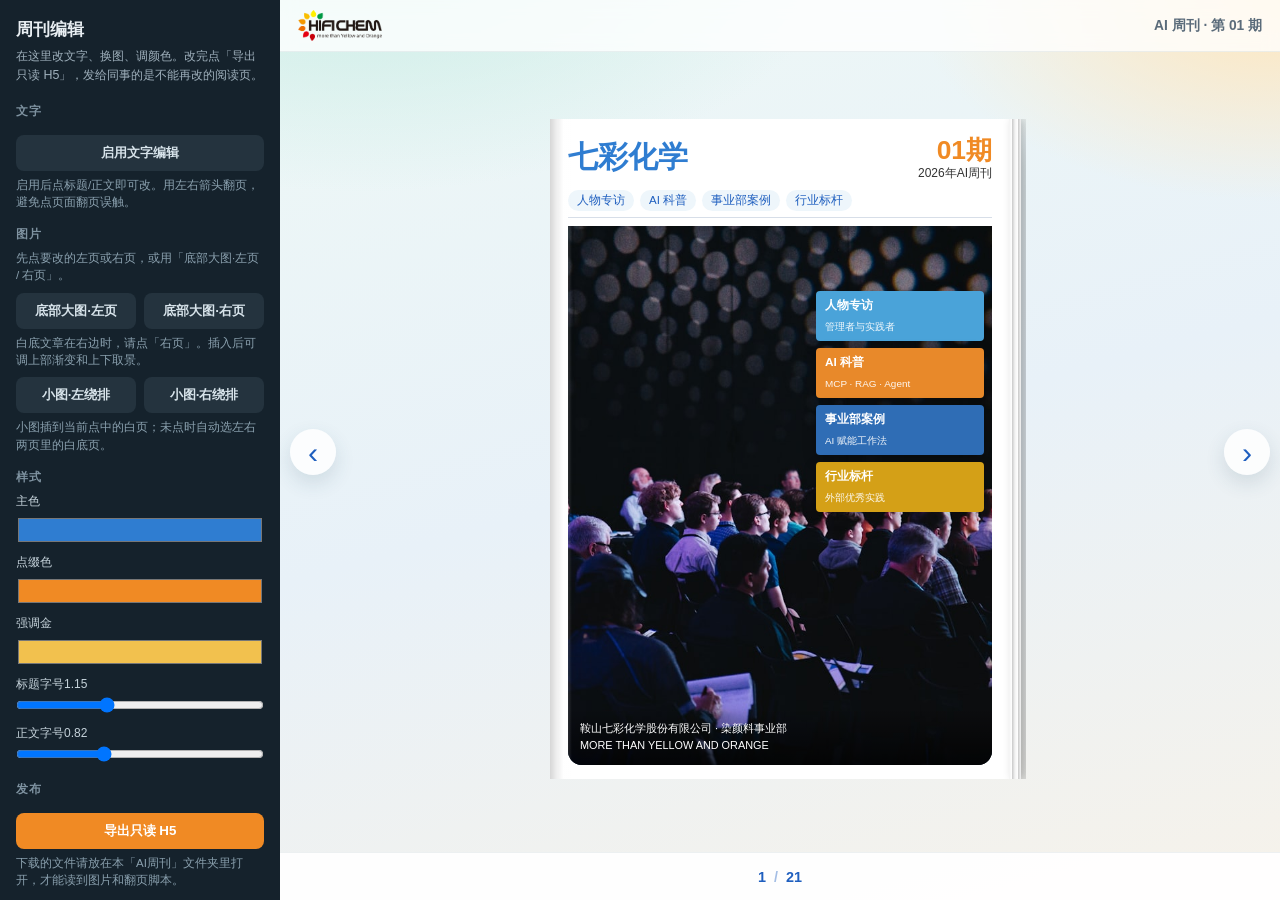
==== editor.html @ 2c2665e7 "Use system fonts, compress images, space footer nav." ====
<!DOCTYPE html>
<html lang="zh-CN">
<head>
  <meta charset="UTF-8" />
  <meta name="viewport" content="width=device-width, initial-scale=1.0" />
  <title>编辑 · AI周刊</title>
  <link rel="icon" href="./assets/share-cover.png" />
  <link rel="stylesheet" href="./css/styles.css?v=20260818u" />
  <link rel="stylesheet" href="./css/editor.css?v=20260818u" />
</head>
<body>
  <div class="ed-app">
    <aside class="ed-side">
      <h1>周刊编辑</h1>
      <p class="ed-lead">在这里改文字、换图、调颜色。改完点「导出只读 H5」，发给同事的是不能再改的阅读页。</p>

      <h2>文字</h2>
      <button type="button" class="ed-btn ghost" id="btnText">启用文字编辑</button>
      <p class="ed-hint">启用后点标题/正文即可改。用左右箭头翻页，避免点页面翻页误触。</p>

      <h2>图片</h2>
      <p class="ed-hint" id="targetHint">先点书里要改的那一页（左页或右页都可以）。</p>
      <div class="ed-split">
        <button type="button" class="ed-btn ghost" id="btnBannerL">底部大图·左页</button>
        <button type="button" class="ed-btn ghost" id="btnBannerR">底部大图·右页</button>
      </div>
      <p class="ed-hint">白底文章在右边时，请点「右页」。插入后可调上部渐变和上下取景。</p>
      <div class="ed-split">
        <button type="button" class="ed-btn ghost" id="btnInsetL">小图·左绕排</button>
        <button type="button" class="ed-btn ghost" id="btnInsetR">小图·右绕排</button>
      </div>
      <p class="ed-hint">小图插到当前点中的白页；未点时自动选左右两页里的白底页。</p>
      <input id="imgFile" type="file" accept="image/*" hidden />

      <div id="mediaTools" class="ed-media" hidden>
        <h2>选中的图</h2>
        <button type="button" class="ed-btn ghost" id="btnReplaceSel">替换这张图</button>
        <label class="ed-row" id="fadeRow"><span>上部渐变</span><span id="fadeVal">28</span></label>
        <input id="fadeSize" type="range" min="0" max="100" value="28" />
        <p class="ed-hint" id="fadeHint">0 无渐变，100 铺满整张图。白色从顶部淡入照片。</p>
        <label class="ed-row"><span>上下取景</span><span id="posVal">50</span></label>
        <input id="posY" type="range" min="0" max="100" value="50" />
        <p class="ed-hint">长图只显示一部分时：0 看顶部，50 看中间，100 看底部。</p>
      </div>

      <h2>样式</h2>
      <label>主色</label>
      <input id="colorBlue" type="color" value="#2f7dd1" />
      <label>点缀色</label>
      <input id="colorOrange" type="color" value="#f08a24" />
      <label>强调金</label>
      <input id="colorGold" type="color" value="#f2c14e" />
      <label class="ed-row"><span>标题字号</span><span id="sizeTitleVal">1.15</span></label>
      <input id="sizeTitle" type="range" min="0.9" max="1.6" step="0.05" value="1.15" />
      <label class="ed-row"><span>正文字号</span><span id="sizeBodyVal">0.82</span></label>
      <input id="sizeBody" type="range" min="0.7" max="1.05" step="0.02" value="0.82" />

      <h2>发布</h2>
      <button type="button" class="ed-btn gold" id="btnExport">导出只读 H5</button>
      <p class="ed-hint">下载的文件请放在本「AI周刊」文件夹里打开，才能读到图片和翻页脚本。</p>
      <a class="ed-link" href="./index.html">打开读者预览（不可编辑）</a>
    </aside>
    <div class="ed-main" id="editorStage"></div>
  </div>
  <div class="ed-toast" id="edToast"></div>

  <script src="./js/page-flip.browser.js"></script>
  <script src="./js/editor.js?v=20260818u"></script>
</body>
</html>
---- css/styles.css ----
:root {
  --blue: #2f7dd1;
  --blue-deep: #1f5fbf;
  --orange: #f08a24;
  --gold: #f2c14e;
  --ink: #1a2b3c;
  --muted: #5a6b7a;
  --title-size: 1.15rem;
  --body-size: 0.82rem;
  --body: "PingFang SC", "Hiragino Sans GB", "Microsoft YaHei UI", "Microsoft YaHei", sans-serif;
  --serif: "Songti SC", "STSong", "SimSun", "Noto Serif SC", serif;
}

* { box-sizing: border-box; margin: 0; padding: 0; }
html, body {
  height: 100%;
  width: 100%;
  overflow: hidden;
  overscroll-behavior: none;
}

body {
  font-family: var(--body);
  color: var(--ink);
  background: #e7f3f1;
  position: fixed;
  inset: 0;
}

.viewer {
  height: 100%;
  width: 100%;
  display: grid;
  grid-template-rows: 52px minmax(0, 1fr) 48px;
  grid-template-areas:
    "top"
    "stage"
    "bottom";
  position: relative;
  overflow: hidden;
  background:
    radial-gradient(900px 480px at 8% -8%, #c5ebe3 0%, transparent 55%),
    radial-gradient(760px 420px at 100% 0%, #ffe6bc 0%, transparent 48%),
    linear-gradient(165deg, #eef8f6, #e8f1f8 50%, #f6f2ea);
}

.viewer-top {
  grid-area: top;
  z-index: 30;
  display: flex;
  align-items: center;
  justify-content: space-between;
  gap: 10px;
  min-width: 0;
  overflow: hidden;
  padding: 0 18px;
  background: rgba(255, 255, 255, 0.78);
  border-bottom: 1px solid rgba(30, 80, 90, 0.08);
  backdrop-filter: blur(8px);
}
.viewer-logo { height: 32px; width: auto; max-width: min(170px, 46vw); object-fit: contain; flex: 0 1 auto; }
.viewer-brand {
  font-size: 0.86rem;
  color: var(--muted);
  font-weight: 600;
  white-space: nowrap;
  overflow: hidden;
  text-overflow: ellipsis;
  flex: 0 1 auto;
  min-width: 0;
}

.nav-arrow {
  grid-area: stage;
  justify-self: start;
  align-self: center;
  position: relative;
  z-index: 40;
  width: 46px;
  height: 46px;
  border: none;
  border-radius: 50%;
  background: rgba(255, 255, 255, 0.85);
  color: var(--blue-deep);
  font-size: 1.9rem;
  cursor: pointer;
  box-shadow: 0 8px 20px rgba(40, 80, 100, 0.14);
  display: flex;
  align-items: center;
  justify-content: center;
  -webkit-tap-highlight-color: transparent;
  touch-action: manipulation;
}
.nav-arrow:hover { color: var(--orange); background: #fff; }
.nav-prev { margin-left: 10px; justify-self: start; }
.nav-next { margin-right: 10px; justify-self: end; }

.stage {
  grid-area: stage;
  min-height: 0;
  min-width: 0;
  display: grid;
  place-items: center;
  padding: 12px 60px 18px;
  overflow: hidden;
  touch-action: pan-y;
}

/* —— 书本 —— */
.book-shell {
  position: relative;
  display: inline-block;
  margin: 0 auto;
  overflow: visible;
}

/* 裁切层：只控制宽度/位移，不设高度；封面/封底时由 JS 加 overflow:hidden */
.book-viewport {
  width: min(920px, calc(100vw - 120px));
  position: relative;
}

#book {
  width: 100%;
  height: 100%;
  box-shadow: none;
  background: transparent;
  position: relative;
  touch-action: none;
}

.stf__wrapper {
  position: relative !important;
  width: 100% !important;
  height: 100% !important;
}

.stf__block {
  position: absolute !important;
  width: 100% !important;
  height: 100% !important;
  background: transparent !important;
}

.stf__item {
  background-color: #fff;
  border: 0;
  outline: 0;
}

/*
 * 书页切口：白/浅灰细线叠纸，对齐参考月刊
 * --edge-w 由 JS 按已翻/未翻页数写入
 */
.book-edge {
  --edge-w: 0px;
  position: absolute;
  z-index: 12;
  pointer-events: none;
  opacity: 0;
  transition:
    width 0.28s ease,
    height 0.28s ease,
    opacity 0.18s ease;
  background-image: repeating-linear-gradient(
    90deg,
    #fff 0px,
    #f3f3f3 0.6px,
    #c8c8c8 1.2px
  );
}

.book-edge.is-on {
  opacity: 1;
}

.book-edge--right {
  top: 0;
  bottom: 0;
  width: var(--edge-w);
  /* JS 会按书页右缘贴紧；默认先贴壳 */
  right: -1px;
  left: auto;
  transform: translateX(100%);
  border-radius: 0 1px 0 0;
  box-shadow: 3px 0 10px rgba(0, 0, 0, 0.18);
}

.book-edge--left {
  top: 0;
  bottom: 0;
  width: var(--edge-w);
  left: 1px;
  right: auto;
  transform: translateX(-100%);
  border-radius: 1px 0 0 0;
  background-image: repeating-linear-gradient(
    90deg,
    #fff 0px,
    #f3f3f3 0.6px,
    #c8c8c8 1.2px
  );
  box-shadow: -3px 0 10px rgba(0, 0, 0, 0.16);
}

/* 封面/封底底边切口：合上的书块 */
.book-edge--bottom {
  left: 0;
  right: -1px;
  height: var(--edge-w);
  bottom: 1px;
  width: auto;
  transform: translateY(100%);
  border-radius: 0 0 2px 1px;
  background-image: repeating-linear-gradient(
    180deg,
    #fff 0px,
    #f3f3f3 0.6px,
    #c8c8c8 1.2px
  );
  box-shadow: 2px 4px 12px rgba(0, 0, 0, 0.16);
}

/* 封面左侧书脊折痕（合上时贴在封面纸上） */
.book-spine-cover {
  position: absolute;
  left: 0;
  top: 0;
  bottom: 0;
  width: 22px;
  z-index: 16;
  pointer-events: none;
  opacity: 0;
  background: linear-gradient(
    90deg,
    rgba(0, 0, 0, 0.16) 0%,
    rgba(0, 0, 0, 0.07) 28%,
    rgba(255, 255, 255, 0.28) 62%,
    transparent 100%
  );
}

.book-shell.mode-cover .book-spine-cover {
  opacity: 1;
}

.book-shell.mode-cover {
  width: min(460px, calc((100vw - 120px) / 2));
  background: #fff;
  /* 裁掉封面左侧假空白页，右侧留出书边 */
  clip-path: inset(0 -16px 0 0);
  box-shadow: none;
  filter: drop-shadow(8px 16px 24px rgba(0, 0, 0, 0.22));
}

.book-shell.mode-back {
  width: min(460px, calc((100vw - 120px) / 2));
  background: #fff;
  clip-path: inset(0 0 0 -16px);
  box-shadow: none;
  filter: drop-shadow(-8px 16px 24px rgba(0, 0, 0, 0.22));
}

.book-shell.mode-spread {
  width: min(920px, calc(100vw - 120px));
  background: #fff;
  clip-path: none;
  filter: none;
  box-shadow: 0 18px 40px rgba(0, 0, 0, 0.2);
}

/* 旧中缝叠层：翻页时会停在原地，改成画在每页上的折痕 */
.book-gutter {
  display: none;
}

/* 折痕画在纸面上，随 page-flip 一起转 */
.page::before {
  content: "";
  position: absolute;
  top: 0;
  bottom: 0;
  width: 42px;
  z-index: 2;
  pointer-events: none;
}

/* 左页：中缝在右 */
.page:nth-child(even)::before {
  right: 0;
  background: linear-gradient(
    90deg,
    rgba(12, 18, 28, 0) 0%,
    rgba(12, 18, 28, 0.035) 58%,
    rgba(12, 18, 28, 0.1) 100%
  );
}

/* 右页：中缝在左 */
.page:nth-child(odd)::before {
  left: 0;
  background: linear-gradient(
    90deg,
    rgba(12, 18, 28, 0.1) 0%,
    rgba(12, 18, 28, 0.035) 42%,
    rgba(12, 18, 28, 0) 100%
  );
}

.page:first-child::before,
.page:last-child::before {
  display: none;
}

/* 翻页库自带阴影：去掉发白的硬边，让它贴着纸走 */
.stf__innerShadow {
  mix-blend-mode: multiply;
  pointer-events: none;
}
.stf__outerShadow,
.stf__hardShadow,
.stf__hardInnerShadow {
  pointer-events: none;
}

.book-shell:not(.is-flipping) .stf__innerShadow,
.book-shell:not(.is-flipping) .stf__outerShadow,
.book-shell:not(.is-flipping) .stf__hardShadow,
.book-shell:not(.is-flipping) .stf__hardInnerShadow {
  display: none !important;
}

.page {
  background: #fff;
  overflow: hidden;
  position: relative;
}

.fill {
  width: 100%;
  height: 100%;
  position: relative;
  overflow: hidden;
}

/* —— 封面 —— */
.cover {
  padding: 18px 18px 14px;
  display: grid;
  grid-template-rows: auto auto minmax(0, 1fr);
  gap: 8px;
  background: #fff;
}
.cover-head {
  display: flex;
  justify-content: space-between;
  align-items: flex-start;
}
.cover-head h1 {
  font-size: 1.85rem;
  color: var(--blue);
  font-weight: 900;
}
.cover-issue { text-align: right; }
.cover-issue strong {
  display: block;
  font-size: 1.65rem;
  color: var(--orange);
  line-height: 1;
}
.cover-issue span { font-size: 0.75rem; color: #333; }
.cover-sub {
  display: flex;
  flex-wrap: wrap;
  gap: 6px;
  padding-bottom: 6px;
  border-bottom: 1px solid #d7dee8;
}
.cover-sub span {
  font-size: 0.72rem;
  padding: 3px 9px;
  border-radius: 999px;
  background: #eef6fb;
  color: var(--blue-deep);
}
.cover-hero {
  position: relative;
  min-height: 0;
  border-radius: 0 0 14px 14px;
  overflow: hidden;
  background: #1a3344;
}
.cover-hero img {
  width: 100%;
  height: 100%;
  object-fit: cover;
  display: block;
}
.cover-tags {
  position: absolute;
  right: 8px;
  top: 12%;
  width: min(48%, 168px);
  display: grid;
  gap: 7px;
}
.ctag {
  padding: 7px 9px;
  border-radius: 4px;
  color: #fff;
  box-shadow: 0 5px 14px rgba(0, 0, 0, 0.22);
}
.ctag b { display: block; font-size: 0.74rem; margin-bottom: 2px; }
.ctag span { font-size: 0.62rem; line-height: 1.35; opacity: 0.92; }
.c1 { background: #4aa3d9; }
.c2 { background: #e8892a; }
.c3 { background: #2f6db5; }
.c4 { background: #d4a017; }
.cover-foot {
  position: absolute;
  left: 0;
  right: 0;
  bottom: 0;
  padding: 12px;
  background: linear-gradient(180deg, transparent, rgba(0, 0, 0, 0.7));
  color: #fff;
  font-size: 0.68rem;
  line-height: 1.5;
}

/* —— 白页正文 —— */
.sheet {
  padding: 22px 20px 26px;
  display: flex;
  flex-direction: column;
  background: #fff;
}
.sheet--blue {
  background: linear-gradient(160deg, #3a8fd6, #2f7dd1 45%, #1f5fbf);
  color: #fff;
  min-height: 100%;
  padding: 22px 20px 26px 24px;
}

.sheet.article {
  padding: 20px 22px 28px;
  display: flex;
  flex-direction: column;
  position: relative;
  overflow: hidden;
}

.mag-banner-wrap {
  position: relative;
  width: calc(100% + 44px);
  margin: auto -22px -28px;
  height: 36%;
  min-height: 120px;
  flex: 0 0 auto;
  overflow: hidden;
}

.mag-banner {
  display: block;
  width: 100%;
  height: 100%;
  object-fit: cover;
  object-position: 50% var(--pos, 50%);
}

.mag-banner-fade {
  position: absolute;
  top: 0;
  left: 0;
  right: 0;
  height: var(--fade, 28%);
  background: linear-gradient(to bottom, #fff 0%, rgba(255, 255, 255, 0) 100%);
  pointer-events: none;
}

.mag-inset {
  float: right;
  width: 44%;
  max-width: 180px;
  margin: 4px 0 10px 12px;
  border-radius: 3px;
  display: block;
  object-fit: cover;
  object-position: 50% var(--pos, 50%);
  aspect-ratio: 4 / 5;
}

.mag-inset.left {
  float: left;
  margin: 4px 12px 10px 0;
}

.mag-inset.wide {
  width: 58%;
  max-width: 240px;
  aspect-ratio: 16 / 10;
}

.pn {
  position: absolute;
  bottom: 10px;
  right: 16px;
  font-size: 0.75rem;
  color: var(--muted);
  z-index: 5;
}
.pn.light { color: rgba(255, 255, 255, 0.85); }
.pn.left { left: 16px; right: auto; }

.toc-cn {
  color: var(--blue);
  font-size: 1.85rem;
  font-weight: 900;
  margin-bottom: 10px;
}
.toc-photo {
  width: 100%;
  height: 38%;
  object-fit: cover;
  margin-bottom: 12px;
}
.toc-meta {
  font-size: 0.82rem;
  line-height: 1.75;
  color: #334;
}
.toc-en {
  font-size: 1.9rem;
  font-style: italic;
  font-weight: 800;
  margin-bottom: 14px;
}
.toc-grid {
  display: grid;
  grid-template-columns: 1fr 1fr;
  gap: 12px 14px;
}
.toc-item {
  display: grid;
  grid-template-columns: 36px 1fr;
  gap: 6px;
  padding-bottom: 8px;
  border-bottom: 1px solid rgba(255, 255, 255, 0.28);
}
.toc-item i {
  font-style: normal;
  font-size: 1.2rem;
  font-weight: 800;
  color: var(--gold);
}
.toc-item b { display: block; font-size: 0.86rem; margin-bottom: 2px; }
.toc-item span { font-size: 0.7rem; opacity: 0.85; }

/* —— 章节大图左页 —— */
.chapter {
  background: #123;
  color: #fff;
}
.ch-img {
  position: absolute;
  inset: 0;
  width: 100%;
  height: 100%;
  object-fit: cover;
  display: block;
}
.ch-mask {
  position: absolute;
  inset: 0;
  pointer-events: none;
  /* 默认：左侧浓、向右淡出，换图后由 JS 按主色改写 */
  background: linear-gradient(
    90deg,
    rgba(18, 48, 88, 0.82) 0%,
    rgba(18, 48, 88, 0.5) 38%,
    rgba(18, 48, 88, 0.12) 72%,
    rgba(18, 48, 88, 0) 100%
  );
}
.chapter.cool .ch-mask,
.chapter.dusk .ch-mask {
  background: linear-gradient(
    90deg,
    rgba(18, 48, 88, 0.82) 0%,
    rgba(18, 48, 88, 0.5) 38%,
    rgba(18, 48, 88, 0.12) 72%,
    rgba(18, 48, 88, 0) 100%
  );
}
.ch-copy {
  position: relative;
  z-index: 3;
  height: 100%;
  padding: 22px 20px 28px;
  display: flex;
  flex-direction: column;
}
.ch-kicker {
  font-size: 0.68rem;
  font-weight: 700;
  letter-spacing: 0.16em;
  text-transform: uppercase;
  color: var(--gold);
  margin-bottom: 10px;
}
.ch-num {
  font-size: 3.4rem;
  font-weight: 900;
  color: var(--orange);
  line-height: 0.86;
  margin-bottom: 8px;
}
.ch-copy h2 {
  font-size: 1.85rem;
  font-weight: 800;
  line-height: 1.2;
  margin-bottom: 10px;
  max-width: 8em;
}
.ch-lead {
  font-size: 0.98rem;
  font-weight: 600;
  line-height: 1.5;
  max-width: 15em;
  margin-bottom: 0;
  text-shadow: 0 8px 18px rgba(0, 0, 0, 0.35);
}
.ch-points {
  list-style: none;
  margin-top: auto;
  font-size: 0.78rem;
  line-height: 1.55;
}
.ch-points li {
  border-top: 1px solid rgba(255, 255, 255, 0.3);
  padding: 8px 0 7px;
  font-weight: 600;
}
.ch-foot {
  margin-top: 4px;
  font-size: 0.68rem;
  letter-spacing: 0.08em;
  opacity: 0.82;
}
.year-mark {
  display: none;
}

.sticker {
  position: absolute;
  z-index: 2;
  pointer-events: none;
  opacity: 0.9;
}
.sticker.s-br { width: 78px; right: 10px; bottom: 32px; }
.sticker.s-tr { width: 64px; right: 12px; top: 52px; }
.sticker.s-bl { width: 86px; left: 14px; bottom: 40px; opacity: 0.55; }
.sticker.s-mr { width: 70px; right: 8px; top: 46%; opacity: 0.8; }

/* —— 文章排版 —— */
.art-title {
  color: var(--blue);
  font-family: var(--serif);
  font-size: var(--title-size);
  font-weight: 650;
  line-height: 1.45;
  margin-bottom: 10px;
  padding-right: 4px;
}
.art-body {
  font-size: var(--body-size);
  line-height: 1.85;
  color: #243443;
  flex: 1;
  text-align: justify;
  hyphens: auto;
}
.art-body p { margin-bottom: 9px; }
.art-body p:last-child { margin-bottom: 0; }
.art-body strong { color: var(--ink); font-weight: 700; }
.em {
  color: var(--blue-deep);
  font-weight: 600;
  border-left: 3px solid var(--gold);
  padding-left: 10px;
  margin: 10px 0;
}
blockquote {
  margin: 10px 0;
  padding: 10px 14px;
  border-left: 3px solid var(--orange);
  background: #f7fafc;
  font-family: var(--serif);
  font-size: 0.84rem;
  line-height: 1.75;
  color: #334;
  font-style: italic;
}

.badge {
  align-self: flex-end;
  background: var(--blue);
  color: #fff;
  font-size: 0.68rem;
  padding: 4px 9px;
  margin-bottom: 6px;
}

.meta {
  display: grid;
  grid-template-columns: repeat(3, 1fr);
  gap: 8px;
  margin-bottom: 12px;
  padding-bottom: 10px;
  border-bottom: 1px solid #e8edf2;
}
.meta span { display: block; font-size: 0.66rem; color: var(--muted); margin-bottom: 2px; }
.meta b { font-size: 0.8rem; color: var(--blue); font-weight: 700; }

/* —— 封底 —— */
.back {
  padding: 36px 28px;
  display: flex;
  flex-direction: column;
  justify-content: center;
  gap: 12px;
  color: #f4fbfa;
  background: linear-gradient(160deg, #2a8f8a, #3a9e98 45%, #4aa3d9);
}
.back img { height: 40px; width: auto; max-width: 210px; object-fit: contain; }
.back h2 { font-size: 1.6rem; line-height: 1.3; max-width: 12ch; }
.back > p { opacity: 0.9; line-height: 1.7; max-width: 26ch; font-size: 0.88rem; }
.back-meta { margin-top: 16px; font-size: 0.76rem; opacity: 0.75; line-height: 1.8; }

.viewer-bottom {
  grid-area: bottom;
  z-index: 50;
  display: flex;
  align-items: center;
  justify-content: center;
  gap: 8px;
  min-width: 0;
  padding: 0 10px;
  overflow: hidden;
  background: rgba(255, 255, 255, 0.92);
  border-top: 1px solid rgba(30, 80, 90, 0.08);
}
.nav-foot {
  display: none;
  flex: 0 0 auto;
  min-width: 52px;
  height: 26px;
  padding: 0 8px;
  border: none;
  border-radius: 6px;
  background: var(--blue-deep);
  color: #fff;
  font-size: 0.72rem;
  font-weight: 700;
  letter-spacing: 0.02em;
  cursor: pointer;
  -webkit-tap-highlight-color: transparent;
  touch-action: manipulation;
  user-select: none;
}
.nav-foot:active { opacity: 0.85; }
.page-indicator {
  font-size: 0.9rem;
  font-weight: 600;
  color: var(--blue-deep);
  font-variant-numeric: tabular-nums;
}
.page-indicator .sep { margin: 0 8px; opacity: 0.4; }

@media (max-width: 900px) {
  .viewer { grid-template-rows: 48px minmax(0, 1fr) 40px; }
  .viewer-top { padding: 0 12px; }
  .viewer-brand { font-size: 0.78rem; }
  .nav-arrow { display: none; }
  .nav-foot { display: inline-flex; align-items: center; justify-content: center; }
  .viewer-bottom { justify-content: space-between; padding: 0 12px; }
  .page-indicator { font-size: 0.78rem; }
  .stage { padding: 8px 12px 12px; overflow: hidden; }
  .book-viewport { width: auto; }
  .book-gutter { display: none !important; }
  .book-edge { display: none !important; }
  .book-spine-cover { display: none !important; }
  .book-shell.mode-cover,
  .book-shell.mode-back,
  .book-shell.mode-spread {
    width: auto;
    clip-path: none;
    filter: none;
    box-shadow: 0 10px 24px rgba(0, 0, 0, 0.16);
    background: #fff;
  }
  .stf__innerShadow,
  .stf__outerShadow,
  .stf__hardShadow,
  .stf__hardInnerShadow {
    display: none !important;
  }
  .toc-grid { grid-template-columns: 1fr; }
  .meta { grid-template-columns: 1fr 1fr; }
  .art-body { text-align: left; }
  .ch-copy { padding: 18px 16px 22px; }
  .ch-num { font-size: 2.6rem; }
  .ch-copy h2 { font-size: 1.5rem; }
}
---- css/editor.css ----
.ed-app {
  height: 100%;
  display: grid;
  grid-template-columns: 280px 1fr;
  background: #dce8e6;
}

.ed-side {
  z-index: 20;
  overflow: auto;
  padding: 18px 16px 24px;
  background: #15222c;
  color: #e8eef2;
  font-family: "PingFang SC", "Hiragino Sans GB", "Microsoft YaHei UI", "Microsoft YaHei", sans-serif;
}

.ed-side h1 {
  font-size: 1.05rem;
  font-weight: 700;
  margin-bottom: 6px;
}

.ed-lead {
  font-size: 0.78rem;
  line-height: 1.55;
  color: #9fb0bc;
  margin-bottom: 18px;
}

.ed-side h2 {
  font-size: 0.72rem;
  letter-spacing: 0.08em;
  text-transform: uppercase;
  color: #7f93a1;
  margin: 16px 0 8px;
}

.ed-side label {
  display: block;
  font-size: 0.75rem;
  color: #c5d2da;
  margin: 8px 0 4px;
}

.ed-side input[type="color"] {
  width: 100%;
  height: 32px;
  border: 0;
  background: transparent;
  cursor: pointer;
}

.ed-side input[type="range"] {
  width: 100%;
}

.ed-row {
  display: flex;
  justify-content: space-between;
  font-size: 0.72rem;
  color: #9fb0bc;
}

.ed-btn {
  width: 100%;
  margin-top: 8px;
  padding: 9px 12px;
  border: 0;
  border-radius: 8px;
  background: #2f7dd1;
  color: #fff;
  font-weight: 700;
  cursor: pointer;
}

.ed-btn.ghost {
  background: #24333e;
  color: #d7e3ea;
}

.ed-btn.gold {
  background: #f08a24;
}

.ed-btn:hover { filter: brightness(1.08); }

.ed-hint {
  font-size: 0.72rem;
  line-height: 1.5;
  color: #8aa0ae;
  margin-top: 6px;
}

.ed-link {
  display: block;
  margin-top: 14px;
  color: #8ec3ff;
  font-size: 0.78rem;
}

.ed-main {
  min-width: 0;
  min-height: 0;
  position: relative;
}

.ed-main .viewer {
  height: 100%;
}

.ed-main .page [contenteditable="true"] {
  outline: 1px dashed rgba(47, 125, 209, 0.55);
  outline-offset: 2px;
}

.ed-split {
  display: grid;
  grid-template-columns: 1fr 1fr;
  gap: 8px;
}

.ed-split .ed-btn {
  margin-top: 8px;
}

.ed-media {
  margin-top: 12px;
  padding-top: 4px;
  border-top: 1px solid #2a3c48;
}

.ed-main .page.ed-page-on {
  outline: none;
  box-shadow: inset 0 0 0 2px rgba(47, 125, 209, 0.45);
}

.ed-main .page img.ed-pick,
.ed-main .page img.ed-media-on,
.ed-main .mag-banner-wrap.ed-media-on {
  cursor: pointer;
  outline: 2px solid #f08a24;
  outline-offset: -2px;
}

.ed-main .page .ch-img.ed-media-on {
  outline-offset: -4px;
}

.ed-toast {
  position: fixed;
  right: 24px;
  bottom: 24px;
  z-index: 40;
  padding: 10px 14px;
  border-radius: 8px;
  background: #15222c;
  color: #fff;
  font-size: 0.82rem;
  opacity: 0;
  transform: translateY(8px);
  pointer-events: none;
  transition: 0.2s ease;
}

.ed-toast.show {
  opacity: 1;
  transform: none;
}

@media (max-width: 900px) {
  .ed-app { grid-template-columns: 1fr; grid-template-rows: auto 1fr; }
  .ed-side { max-height: 42vh; }
}
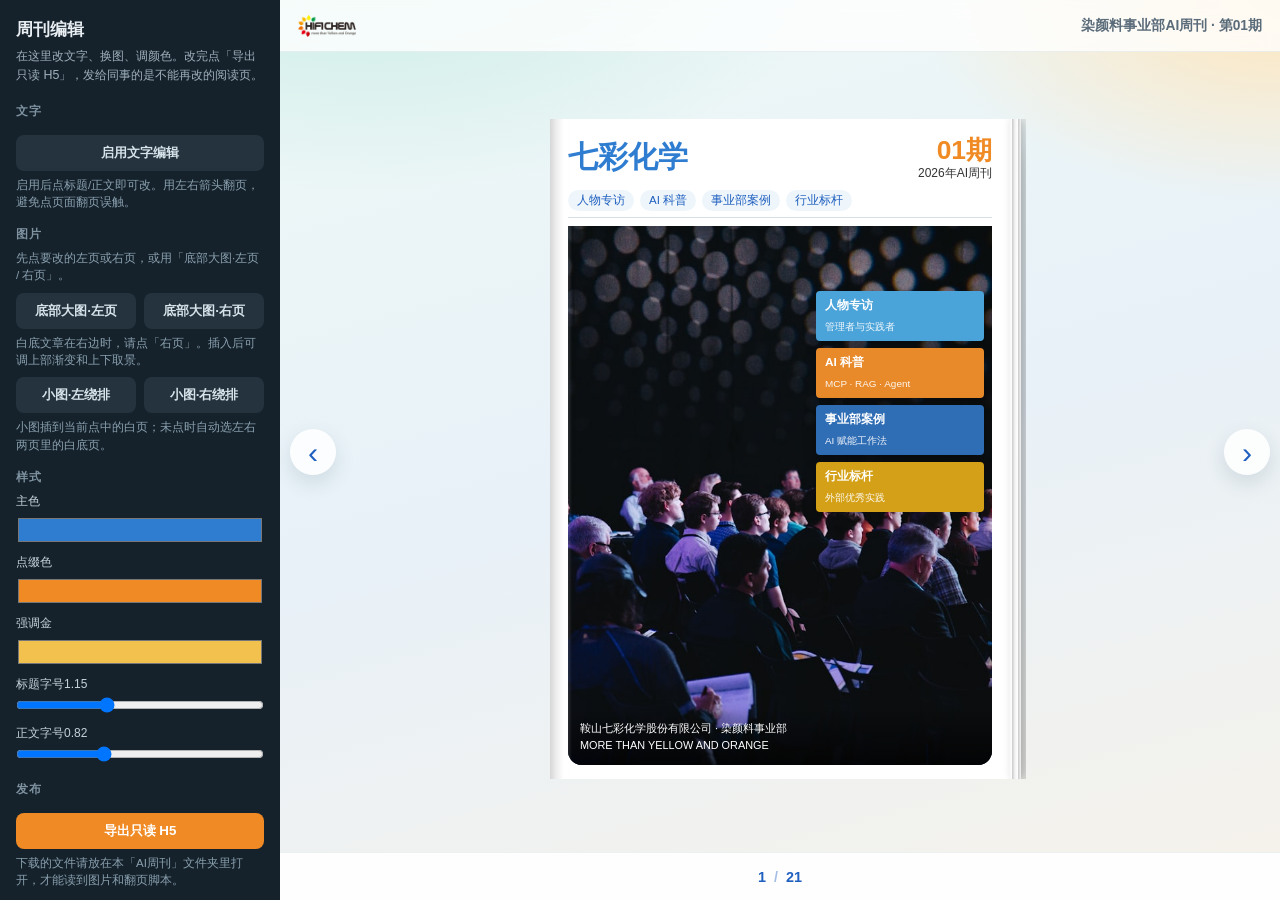
==== commit 27f08cdf: "Update share title/desc and shrink logo with padding." ====
--- a/editor.html
+++ b/editor.html
@@ -5,8 +5,8 @@
   <meta name="viewport" content="width=device-width, initial-scale=1.0" />
   <title>编辑 · AI周刊</title>
   <link rel="icon" href="./assets/share-cover.png" />
-  <link rel="stylesheet" href="./css/styles.css?v=20260818u" />
-  <link rel="stylesheet" href="./css/editor.css?v=20260818u" />
+  <link rel="stylesheet" href="./css/styles.css?v=20260818v" />
+  <link rel="stylesheet" href="./css/editor.css?v=20260818v" />
 </head>
 <body>
   <div class="ed-app">
@@ -65,6 +65,6 @@
   <div class="ed-toast" id="edToast"></div>
 
   <script src="./js/page-flip.browser.js"></script>
-  <script src="./js/editor.js?v=20260818u"></script>
+  <script src="./js/editor.js?v=20260818v"></script>
 </body>
 </html>
--- a/css/styles.css
+++ b/css/styles.css
@@ -58,7 +58,15 @@
   border-bottom: 1px solid rgba(30, 80, 90, 0.08);
   backdrop-filter: blur(8px);
 }
-.viewer-logo { height: 32px; width: auto; max-width: min(170px, 46vw); object-fit: contain; flex: 0 1 auto; }
+.viewer-logo {
+  height: 22px;
+  width: auto;
+  max-width: min(118px, 36vw);
+  object-fit: contain;
+  object-position: left center;
+  flex: 0 0 auto;
+  margin-right: 4px;
+}
 .viewer-brand {
   font-size: 0.86rem;
   color: var(--muted);
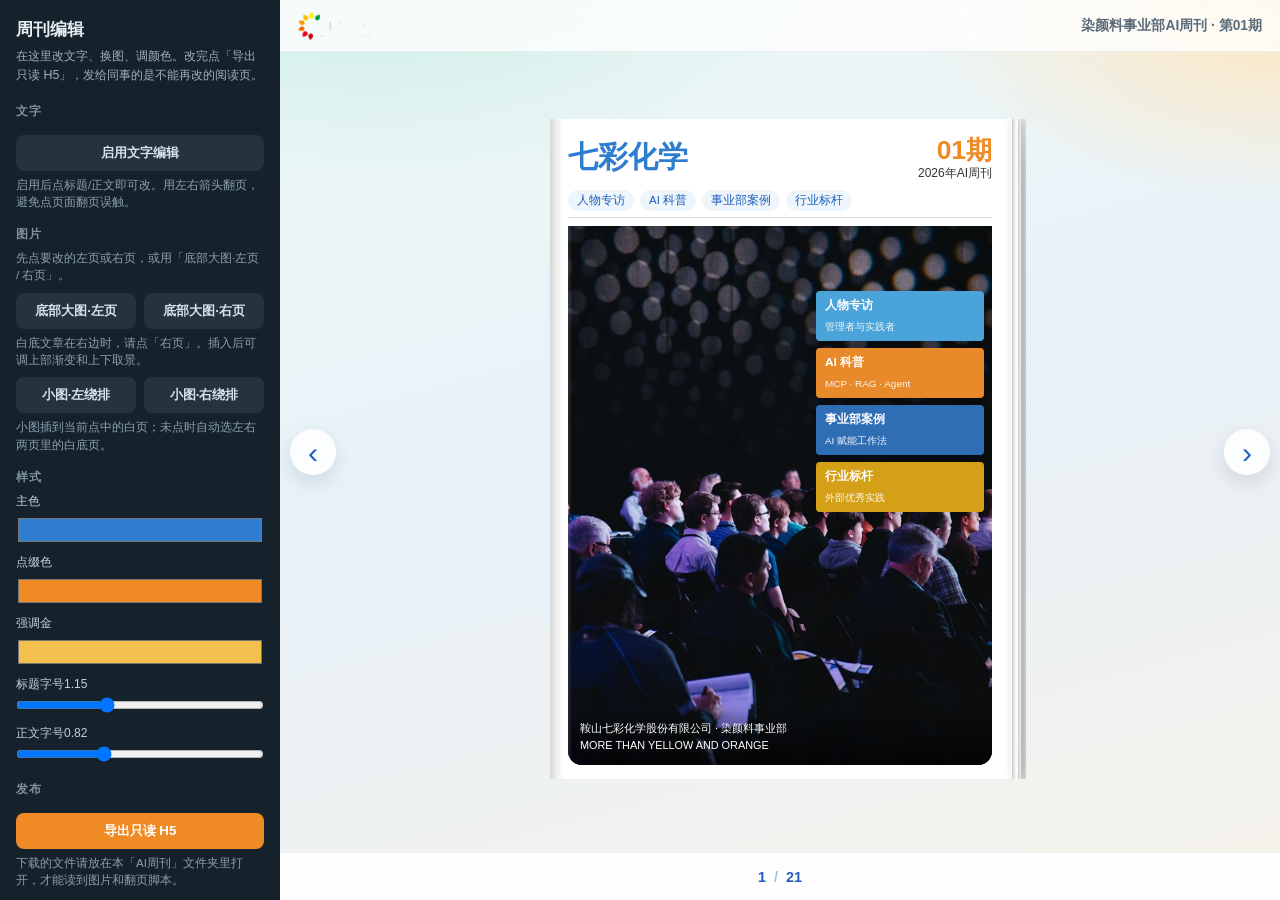
==== commit de988438: "Fix WeChat share thumb: complete logo with padding." ====
--- a/editor.html
+++ b/editor.html
@@ -5,8 +5,8 @@
   <meta name="viewport" content="width=device-width, initial-scale=1.0" />
   <title>编辑 · AI周刊</title>
   <link rel="icon" href="./assets/share-cover.png" />
-  <link rel="stylesheet" href="./css/styles.css?v=20260818v" />
-  <link rel="stylesheet" href="./css/editor.css?v=20260818v" />
+  <link rel="stylesheet" href="./css/styles.css?v=20260818w" />
+  <link rel="stylesheet" href="./css/editor.css?v=20260818w" />
 </head>
 <body>
   <div class="ed-app">
@@ -65,6 +65,6 @@
   <div class="ed-toast" id="edToast"></div>
 
   <script src="./js/page-flip.browser.js"></script>
-  <script src="./js/editor.js?v=20260818v"></script>
+  <script src="./js/editor.js?v=20260818w"></script>
 </body>
 </html>
--- a/css/styles.css
+++ b/css/styles.css
@@ -59,13 +59,12 @@
   backdrop-filter: blur(8px);
 }
 .viewer-logo {
-  height: 22px;
+  height: 28px;
   width: auto;
-  max-width: min(118px, 36vw);
+  max-width: min(160px, 42vw);
   object-fit: contain;
   object-position: left center;
   flex: 0 0 auto;
-  margin-right: 4px;
 }
 .viewer-brand {
   font-size: 0.86rem;
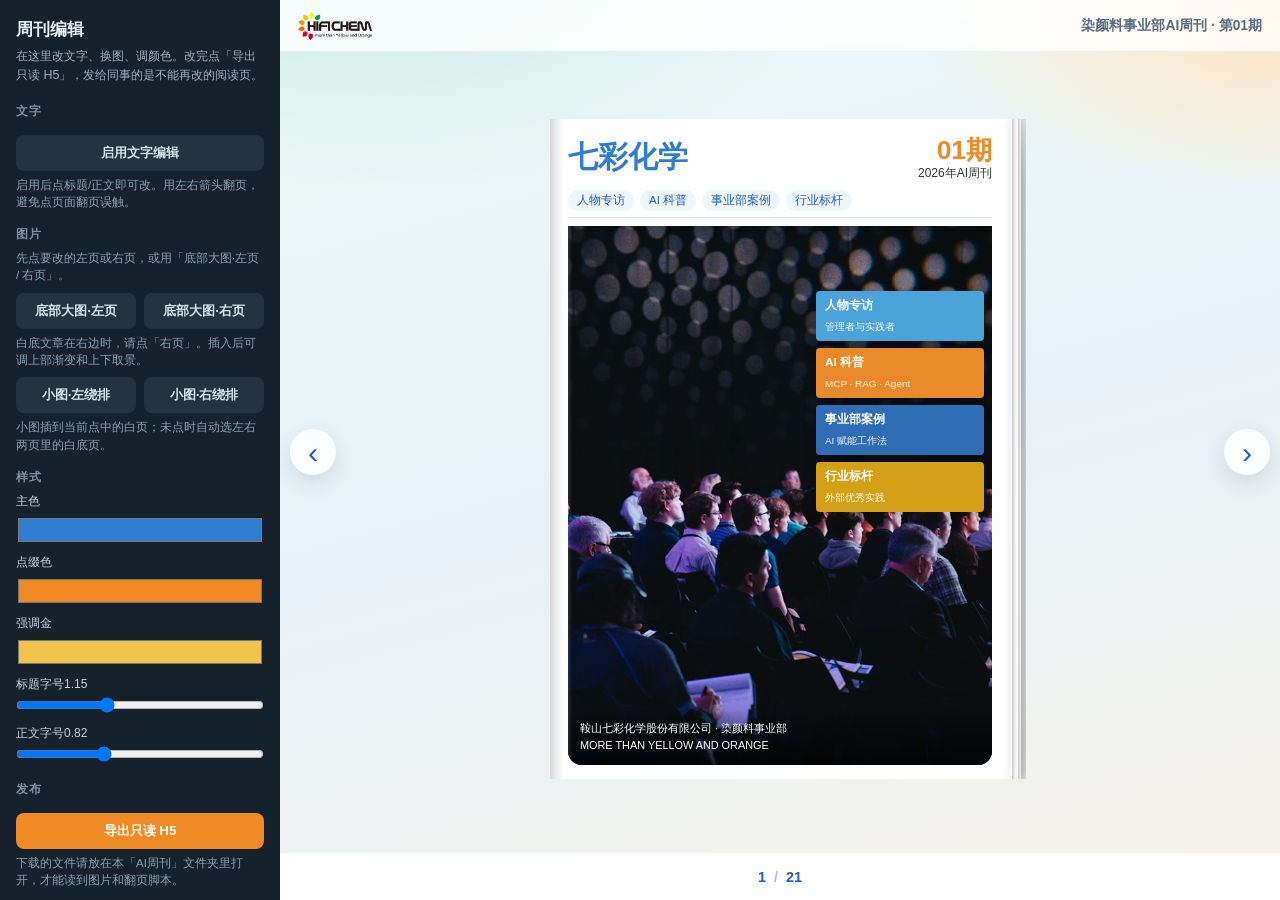
==== commit c248e242: "Restore dark logo; update title and share description." ====
--- a/editor.html
+++ b/editor.html
@@ -5,8 +5,8 @@
   <meta name="viewport" content="width=device-width, initial-scale=1.0" />
   <title>编辑 · AI周刊</title>
   <link rel="icon" href="./assets/share-cover.png" />
-  <link rel="stylesheet" href="./css/styles.css?v=20260818w" />
-  <link rel="stylesheet" href="./css/editor.css?v=20260818w" />
+  <link rel="stylesheet" href="./css/styles.css?v=20260818x" />
+  <link rel="stylesheet" href="./css/editor.css?v=20260818x" />
 </head>
 <body>
   <div class="ed-app">
@@ -65,6 +65,6 @@
   <div class="ed-toast" id="edToast"></div>
 
   <script src="./js/page-flip.browser.js"></script>
-  <script src="./js/editor.js?v=20260818w"></script>
+  <script src="./js/editor.js?v=20260818x"></script>
 </body>
 </html>
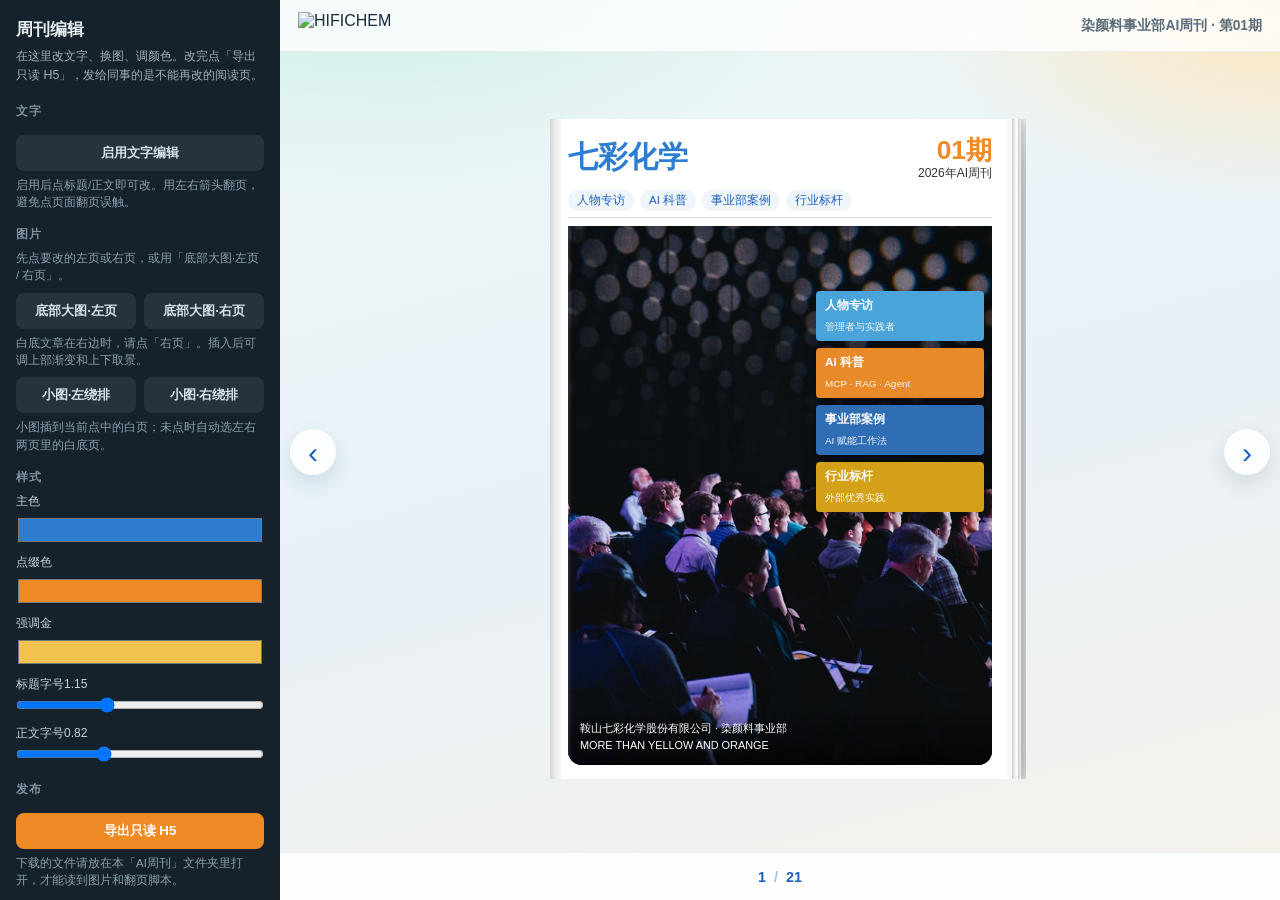
==== commit 4f668d3a: "Bust mobile logo cache with dark header logo file." ====
--- a/editor.html
+++ b/editor.html
@@ -5,8 +5,8 @@
   <meta name="viewport" content="width=device-width, initial-scale=1.0" />
   <title>编辑 · AI周刊</title>
   <link rel="icon" href="./assets/share-cover.png" />
-  <link rel="stylesheet" href="./css/styles.css?v=20260818x" />
-  <link rel="stylesheet" href="./css/editor.css?v=20260818x" />
+  <link rel="stylesheet" href="./css/styles.css?v=20260818y" />
+  <link rel="stylesheet" href="./css/editor.css?v=20260818y" />
 </head>
 <body>
   <div class="ed-app">
@@ -65,6 +65,6 @@
   <div class="ed-toast" id="edToast"></div>
 
   <script src="./js/page-flip.browser.js"></script>
-  <script src="./js/editor.js?v=20260818x"></script>
+  <script src="./js/editor.js?v=20260818y"></script>
 </body>
 </html>
--- a/css/styles.css
+++ b/css/styles.css
@@ -65,6 +65,9 @@
   object-fit: contain;
   object-position: left center;
   flex: 0 0 auto;
+  filter: none !important;
+  -webkit-filter: none !important;
+  forced-color-adjust: none;
 }
 .viewer-brand {
   font-size: 0.86rem;
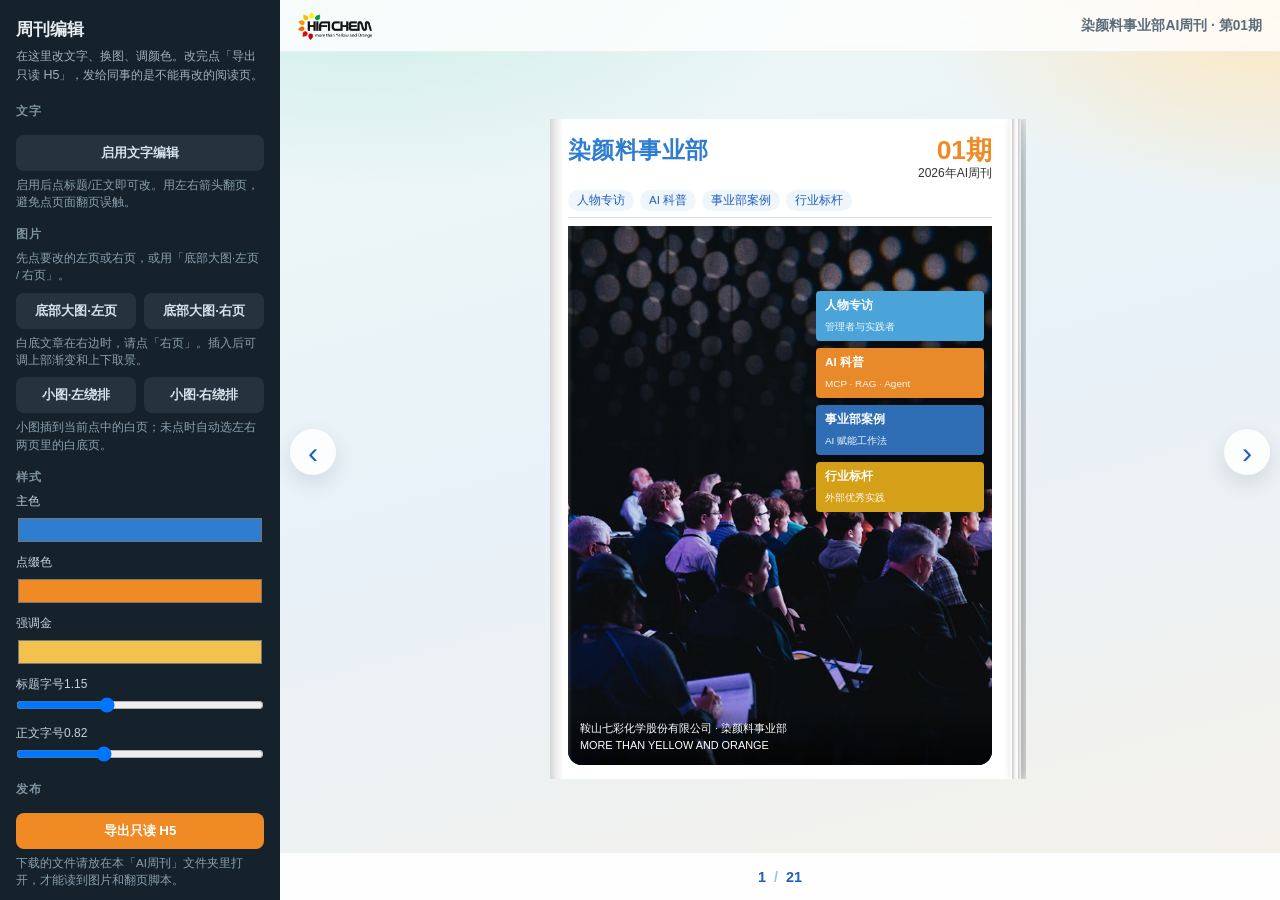
==== commit 06202b4a: "Change cover title to 染颜料事业部." ====
--- a/editor.html
+++ b/editor.html
@@ -5,8 +5,8 @@
   <meta name="viewport" content="width=device-width, initial-scale=1.0" />
   <title>编辑 · AI周刊</title>
   <link rel="icon" href="./assets/share-cover.png" />
-  <link rel="stylesheet" href="./css/styles.css?v=20260818y" />
-  <link rel="stylesheet" href="./css/editor.css?v=20260818y" />
+  <link rel="stylesheet" href="./css/styles.css?v=20260818z" />
+  <link rel="stylesheet" href="./css/editor.css?v=20260818z" />
 </head>
 <body>
   <div class="ed-app">
@@ -65,6 +65,6 @@
   <div class="ed-toast" id="edToast"></div>
 
   <script src="./js/page-flip.browser.js"></script>
-  <script src="./js/editor.js?v=20260818y"></script>
+  <script src="./js/editor.js?v=20260818z"></script>
 </body>
 </html>
--- a/css/styles.css
+++ b/css/styles.css
@@ -367,9 +367,11 @@
   align-items: flex-start;
 }
 .cover-head h1 {
-  font-size: 1.85rem;
+  font-size: 1.45rem;
   color: var(--blue);
   font-weight: 900;
+  letter-spacing: 0.02em;
+  line-height: 1.2;
 }
 .cover-issue { text-align: right; }
 .cover-issue strong {
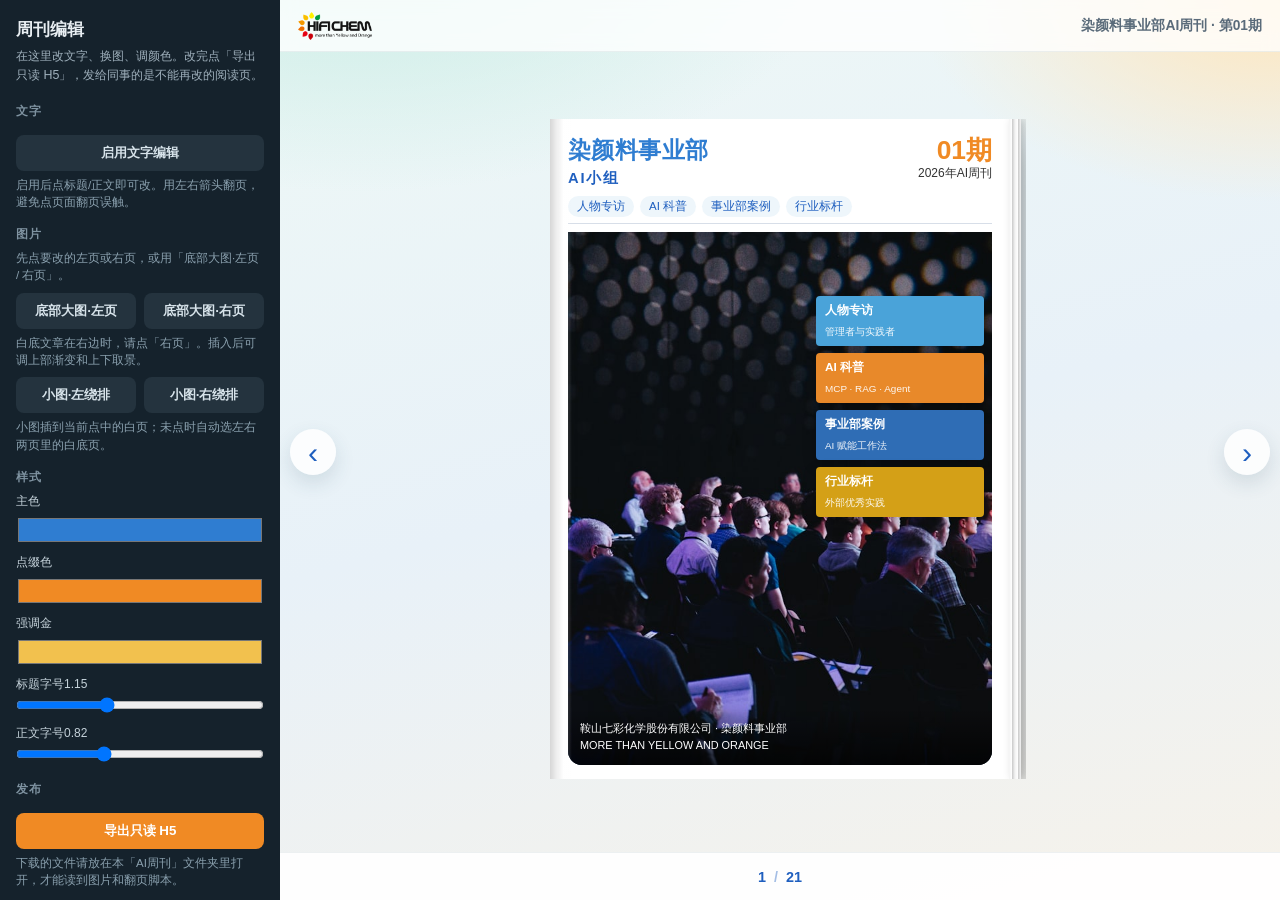
==== commit f656fced: "Add AI小组 under cover title." ====
--- a/editor.html
+++ b/editor.html
@@ -5,8 +5,8 @@
   <meta name="viewport" content="width=device-width, initial-scale=1.0" />
   <title>编辑 · AI周刊</title>
   <link rel="icon" href="./assets/share-cover.png" />
-  <link rel="stylesheet" href="./css/styles.css?v=20260818z" />
-  <link rel="stylesheet" href="./css/editor.css?v=20260818z" />
+  <link rel="stylesheet" href="./css/styles.css?v=20260818aa" />
+  <link rel="stylesheet" href="./css/editor.css?v=20260818aa" />
 </head>
 <body>
   <div class="ed-app">
@@ -65,6 +65,6 @@
   <div class="ed-toast" id="edToast"></div>
 
   <script src="./js/page-flip.browser.js"></script>
-  <script src="./js/editor.js?v=20260818z"></script>
+  <script src="./js/editor.js?v=20260818aa"></script>
 </body>
 </html>
--- a/css/styles.css
+++ b/css/styles.css
@@ -372,6 +372,13 @@
   font-weight: 900;
   letter-spacing: 0.02em;
   line-height: 1.2;
+}
+.cover-org {
+  margin-top: 4px;
+  font-size: 0.92rem;
+  font-weight: 700;
+  color: var(--blue-deep);
+  letter-spacing: 0.12em;
 }
 .cover-issue { text-align: right; }
 .cover-issue strong {
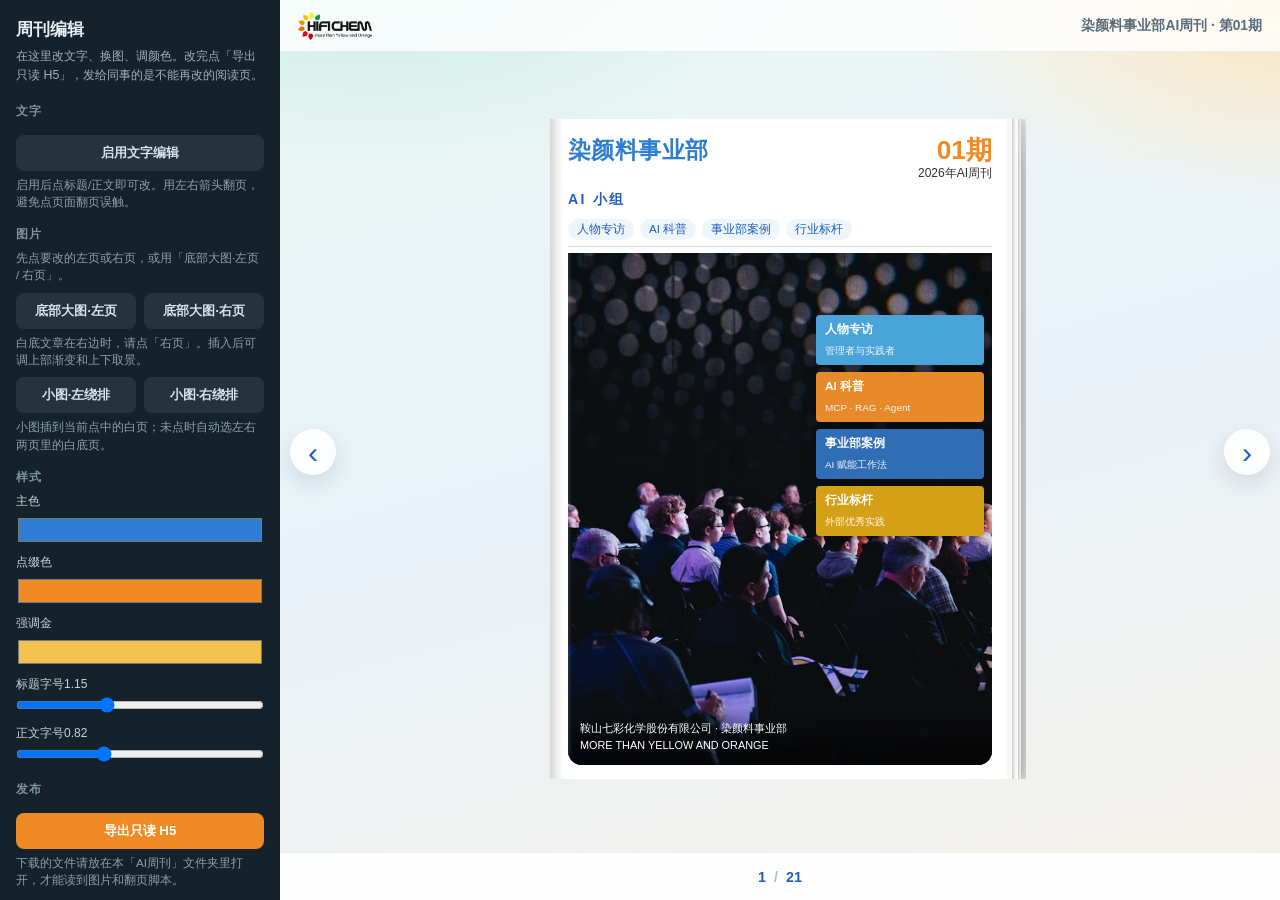
==== commit f414c5c4: "Add AI 小组 label under cover title." ====
--- a/editor.html
+++ b/editor.html
@@ -5,8 +5,8 @@
   <meta name="viewport" content="width=device-width, initial-scale=1.0" />
   <title>编辑 · AI周刊</title>
   <link rel="icon" href="./assets/share-cover.png" />
-  <link rel="stylesheet" href="./css/styles.css?v=20260818aa" />
-  <link rel="stylesheet" href="./css/editor.css?v=20260818aa" />
+  <link rel="stylesheet" href="./css/styles.css?v=20260818ab" />
+  <link rel="stylesheet" href="./css/editor.css?v=20260818ab" />
 </head>
 <body>
   <div class="ed-app">
@@ -65,6 +65,6 @@
   <div class="ed-toast" id="edToast"></div>
 
   <script src="./js/page-flip.browser.js"></script>
-  <script src="./js/editor.js?v=20260818aa"></script>
+  <script src="./js/editor.js?v=20260818ab"></script>
 </body>
 </html>
--- a/css/styles.css
+++ b/css/styles.css
@@ -357,8 +357,8 @@
 .cover {
   padding: 18px 18px 14px;
   display: grid;
-  grid-template-rows: auto auto minmax(0, 1fr);
-  gap: 8px;
+  grid-template-rows: auto auto auto minmax(0, 1fr);
+  gap: 6px;
   background: #fff;
 }
 .cover-head {
@@ -374,11 +374,12 @@
   line-height: 1.2;
 }
 .cover-org {
-  margin-top: 4px;
-  font-size: 0.92rem;
+  margin: 0;
+  padding: 2px 0 4px;
+  font-size: 0.88rem;
   font-weight: 700;
   color: var(--blue-deep);
-  letter-spacing: 0.12em;
+  letter-spacing: 0.16em;
 }
 .cover-issue { text-align: right; }
 .cover-issue strong {
